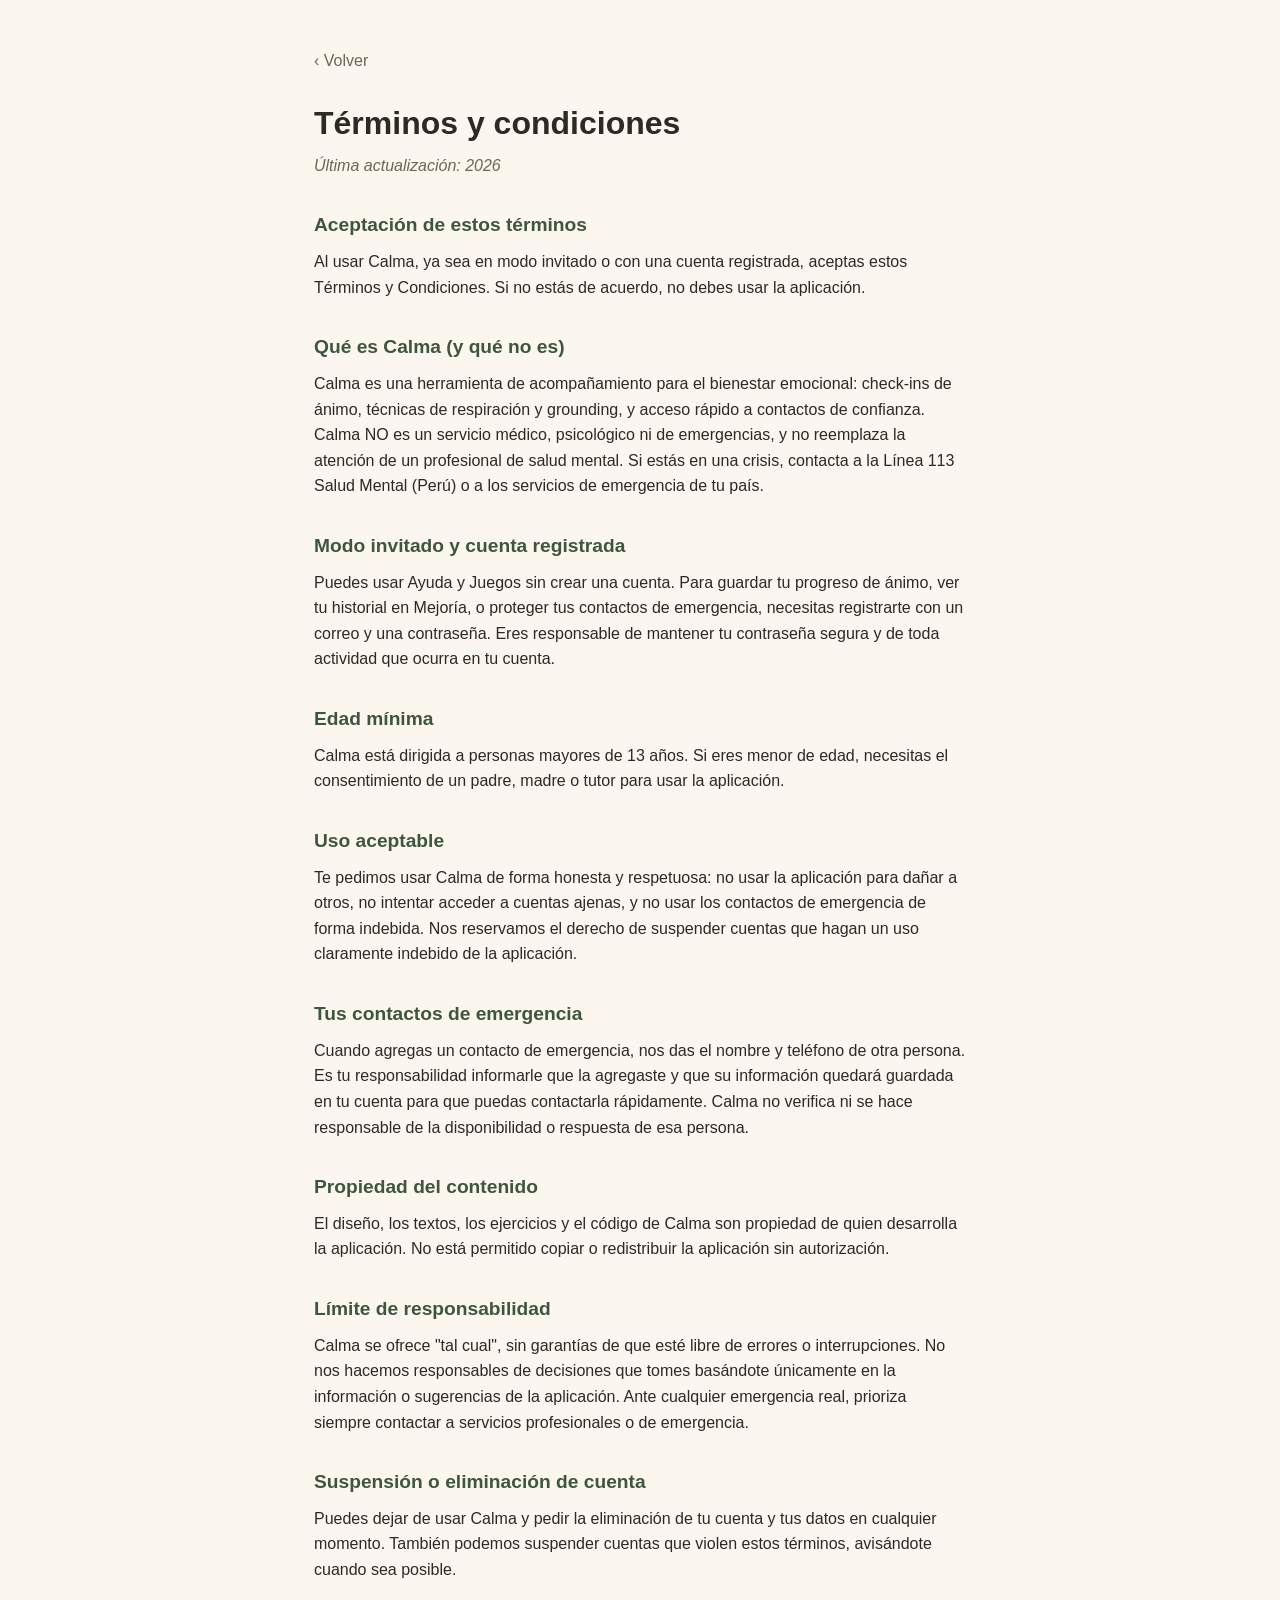
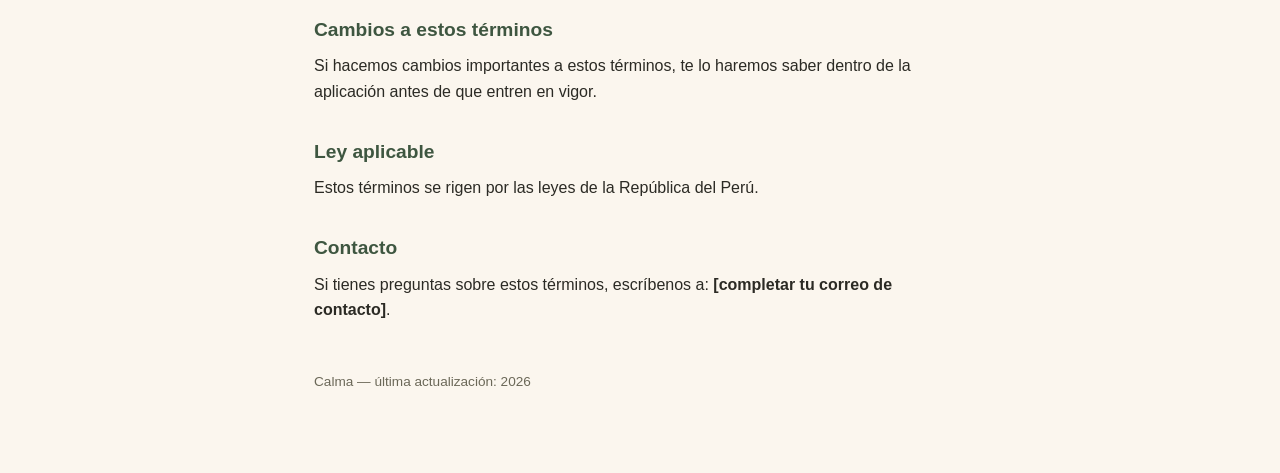
==== terminos.html @ b339b256 "Add files via upload" ====
<!DOCTYPE html>
<html lang="es">
<head>
<meta charset="UTF-8">
<meta name="viewport" content="width=device-width, initial-scale=1.0">
<title>Términos y condiciones — Calma</title>
<link rel="stylesheet" href="estilo.css">
</head>
<body>
<div class="contenedor">
  <a class="volver" href="index.html">‹ Volver</a>
  <h1>Términos y condiciones</h1>
  <p class="subtitulo">Última actualización: 2026</p>

  <h2>Aceptación de estos términos</h2>
  <p>Al usar Calma, ya sea en modo invitado o con una cuenta registrada, aceptas estos Términos y Condiciones. Si no estás de acuerdo, no debes usar la aplicación.</p>

  <h2>Qué es Calma (y qué no es)</h2>
  <p>Calma es una herramienta de acompañamiento para el bienestar emocional: check-ins de ánimo, técnicas de respiración y grounding, y acceso rápido a contactos de confianza. Calma NO es un servicio médico, psicológico ni de emergencias, y no reemplaza la atención de un profesional de salud mental. Si estás en una crisis, contacta a la Línea 113 Salud Mental (Perú) o a los servicios de emergencia de tu país.</p>

  <h2>Modo invitado y cuenta registrada</h2>
  <p>Puedes usar Ayuda y Juegos sin crear una cuenta. Para guardar tu progreso de ánimo, ver tu historial en Mejoría, o proteger tus contactos de emergencia, necesitas registrarte con un correo y una contraseña. Eres responsable de mantener tu contraseña segura y de toda actividad que ocurra en tu cuenta.</p>

  <h2>Edad mínima</h2>
  <p>Calma está dirigida a personas mayores de 13 años. Si eres menor de edad, necesitas el consentimiento de un padre, madre o tutor para usar la aplicación.</p>

  <h2>Uso aceptable</h2>
  <p>Te pedimos usar Calma de forma honesta y respetuosa: no usar la aplicación para dañar a otros, no intentar acceder a cuentas ajenas, y no usar los contactos de emergencia de forma indebida. Nos reservamos el derecho de suspender cuentas que hagan un uso claramente indebido de la aplicación.</p>

  <h2>Tus contactos de emergencia</h2>
  <p>Cuando agregas un contacto de emergencia, nos das el nombre y teléfono de otra persona. Es tu responsabilidad informarle que la agregaste y que su información quedará guardada en tu cuenta para que puedas contactarla rápidamente. Calma no verifica ni se hace responsable de la disponibilidad o respuesta de esa persona.</p>

  <h2>Propiedad del contenido</h2>
  <p>El diseño, los textos, los ejercicios y el código de Calma son propiedad de quien desarrolla la aplicación. No está permitido copiar o redistribuir la aplicación sin autorización.</p>

  <h2>Límite de responsabilidad</h2>
  <p>Calma se ofrece "tal cual", sin garantías de que esté libre de errores o interrupciones. No nos hacemos responsables de decisiones que tomes basándote únicamente en la información o sugerencias de la aplicación. Ante cualquier emergencia real, prioriza siempre contactar a servicios profesionales o de emergencia.</p>

  <h2>Suspensión o eliminación de cuenta</h2>
  <p>Puedes dejar de usar Calma y pedir la eliminación de tu cuenta y tus datos en cualquier momento. También podemos suspender cuentas que violen estos términos, avisándote cuando sea posible.</p>

  <h2>Cambios a estos términos</h2>
  <p>Si hacemos cambios importantes a estos términos, te lo haremos saber dentro de la aplicación antes de que entren en vigor.</p>

  <h2>Ley aplicable</h2>
  <p>Estos términos se rigen por las leyes de la República del Perú.</p>

  <h2>Contacto</h2>
  <p>Si tienes preguntas sobre estos términos, escríbenos a: <strong>[completar tu correo de contacto]</strong>.</p>

  <footer>Calma — última actualización: 2026</footer>
</div>
</body>
</html>
---- estilo.css ----
:root {
  --crema: #FBF6EE;
  --crema-oscuro: #F2E9D8;
  --tinta: #2B2A24;
  --tinta-suave: #6B6858;
  --salvia: #5C7A5E;
  --salvia-oscuro: #3E5640;
  --salvia-fondo: #E4ECDE;
}

* { box-sizing: border-box; }

body {
  margin: 0;
  background: var(--crema);
  color: var(--tinta);
  font-family: -apple-system, "Segoe UI", Roboto, Helvetica, Arial, sans-serif;
  line-height: 1.6;
}

.contenedor {
  max-width: 700px;
  margin: 0 auto;
  padding: 48px 24px 80px;
}

.sello {
  width: 64px;
  height: 64px;
  border-radius: 50%;
  background: var(--salvia-fondo);
  display: flex;
  align-items: center;
  justify-content: center;
  font-weight: 600;
  color: var(--salvia-oscuro);
  margin-bottom: 20px;
}

h1 {
  font-size: 2rem;
  margin: 0 0 4px;
  color: var(--tinta);
}

.subtitulo {
  color: var(--tinta-suave);
  font-style: italic;
  margin: 0 0 32px;
}

h2 {
  font-size: 1.2rem;
  color: var(--salvia-oscuro);
  margin: 32px 0 8px;
}

p {
  margin: 0 0 8px;
  color: var(--tinta);
}

a {
  color: var(--salvia);
}

.volver {
  display: inline-block;
  margin-bottom: 24px;
  color: var(--tinta-suave);
  text-decoration: none;
}

.tarjetas {
  display: flex;
  flex-direction: column;
  gap: 12px;
  margin-top: 8px;
}

.tarjeta {
  display: block;
  background: var(--crema-oscuro);
  border-radius: 16px;
  padding: 18px 20px;
  text-decoration: none;
  color: var(--tinta);
  font-weight: 500;
}

.tarjeta:hover {
  background: var(--salvia-fondo);
}

footer {
  margin-top: 48px;
  color: var(--tinta-suave);
  font-size: 0.85rem;
}
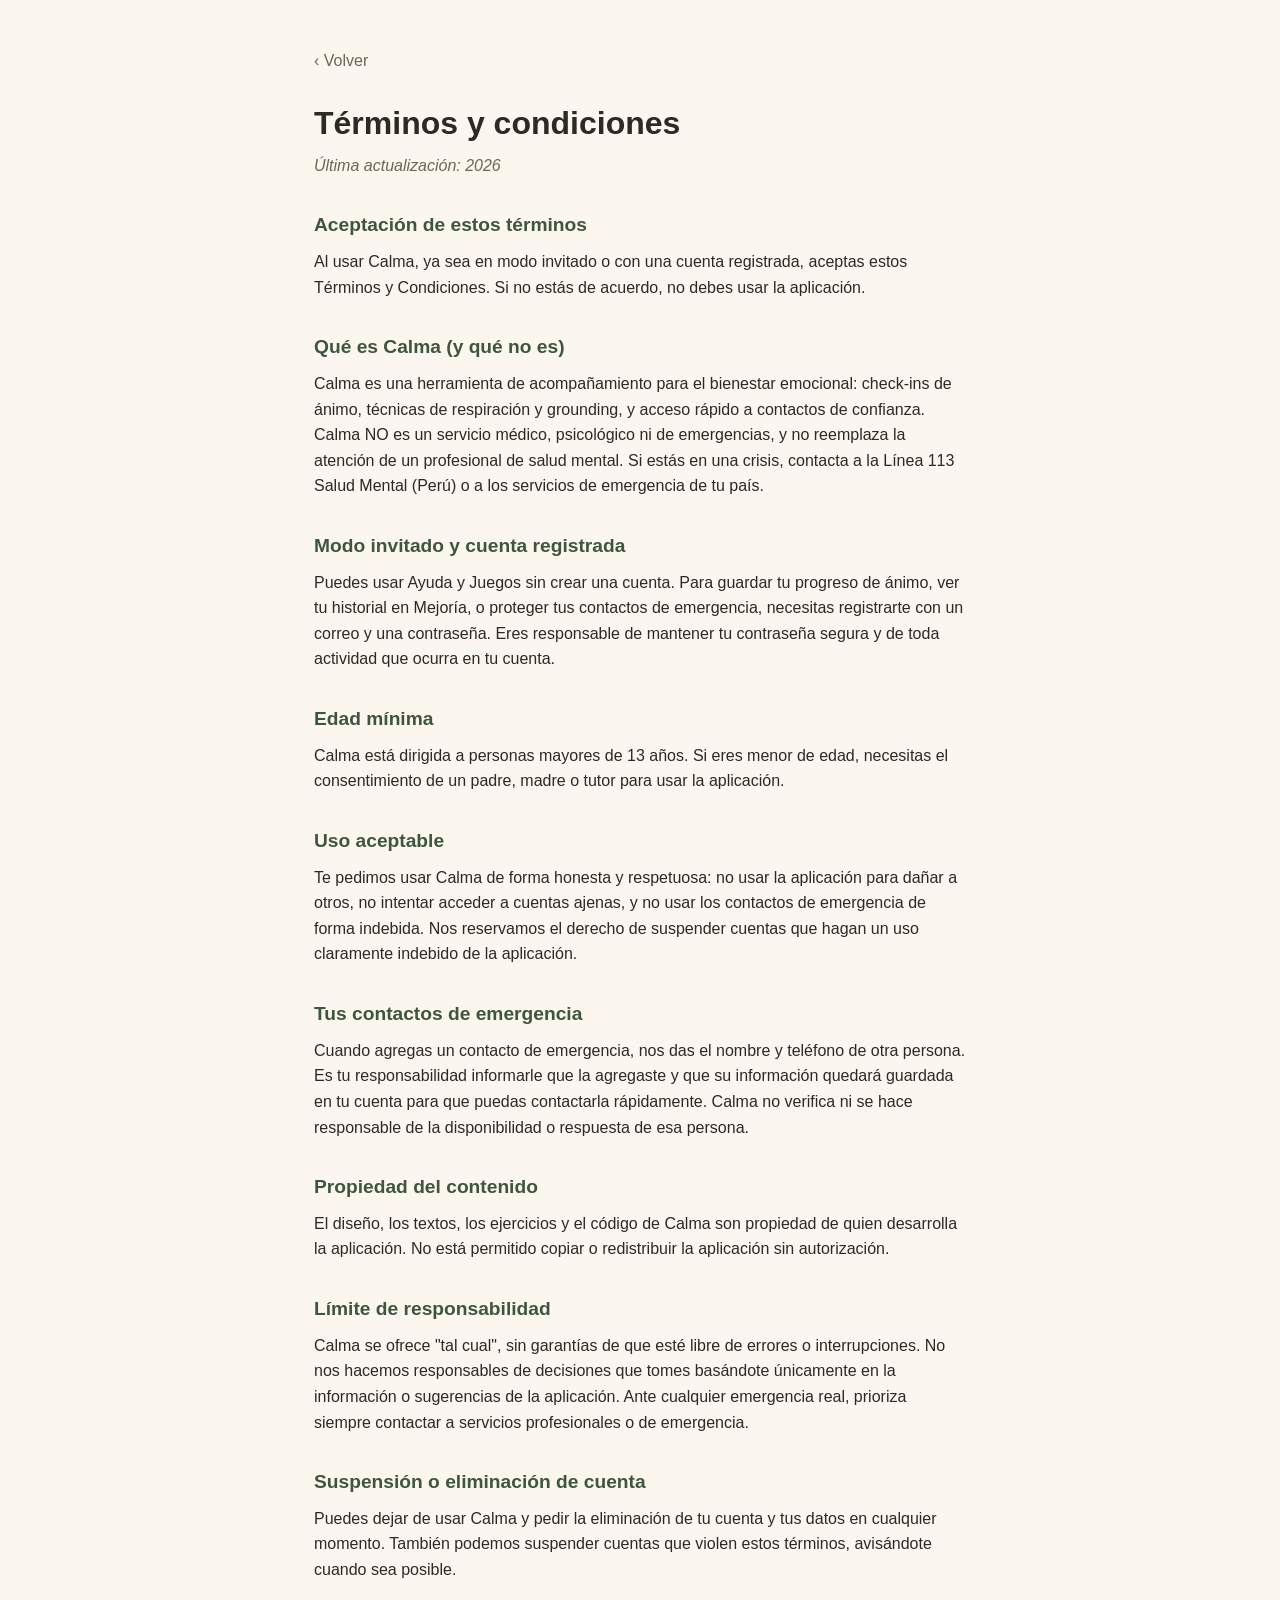
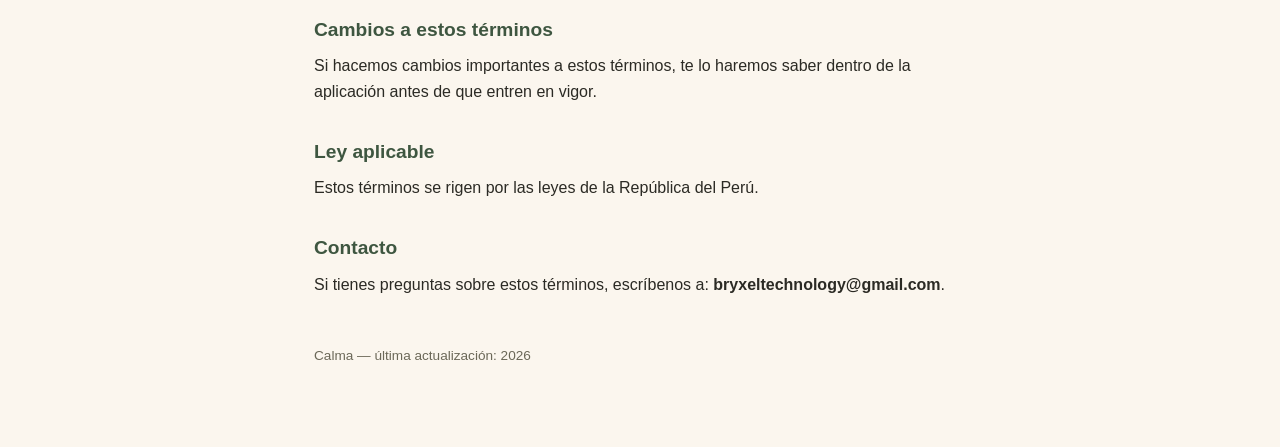
==== commit 903429bc: "Update contact email in terminos.html" ====
--- a/terminos.html
+++ b/terminos.html
@@ -46,7 +46,7 @@
   <p>Estos términos se rigen por las leyes de la República del Perú.</p>
 
   <h2>Contacto</h2>
-  <p>Si tienes preguntas sobre estos términos, escríbenos a: <strong>[completar tu correo de contacto]</strong>.</p>
+  <p>Si tienes preguntas sobre estos términos, escríbenos a: <strong>bryxeltechnology@gmail.com</strong>.</p>
 
   <footer>Calma — última actualización: 2026</footer>
 </div>
